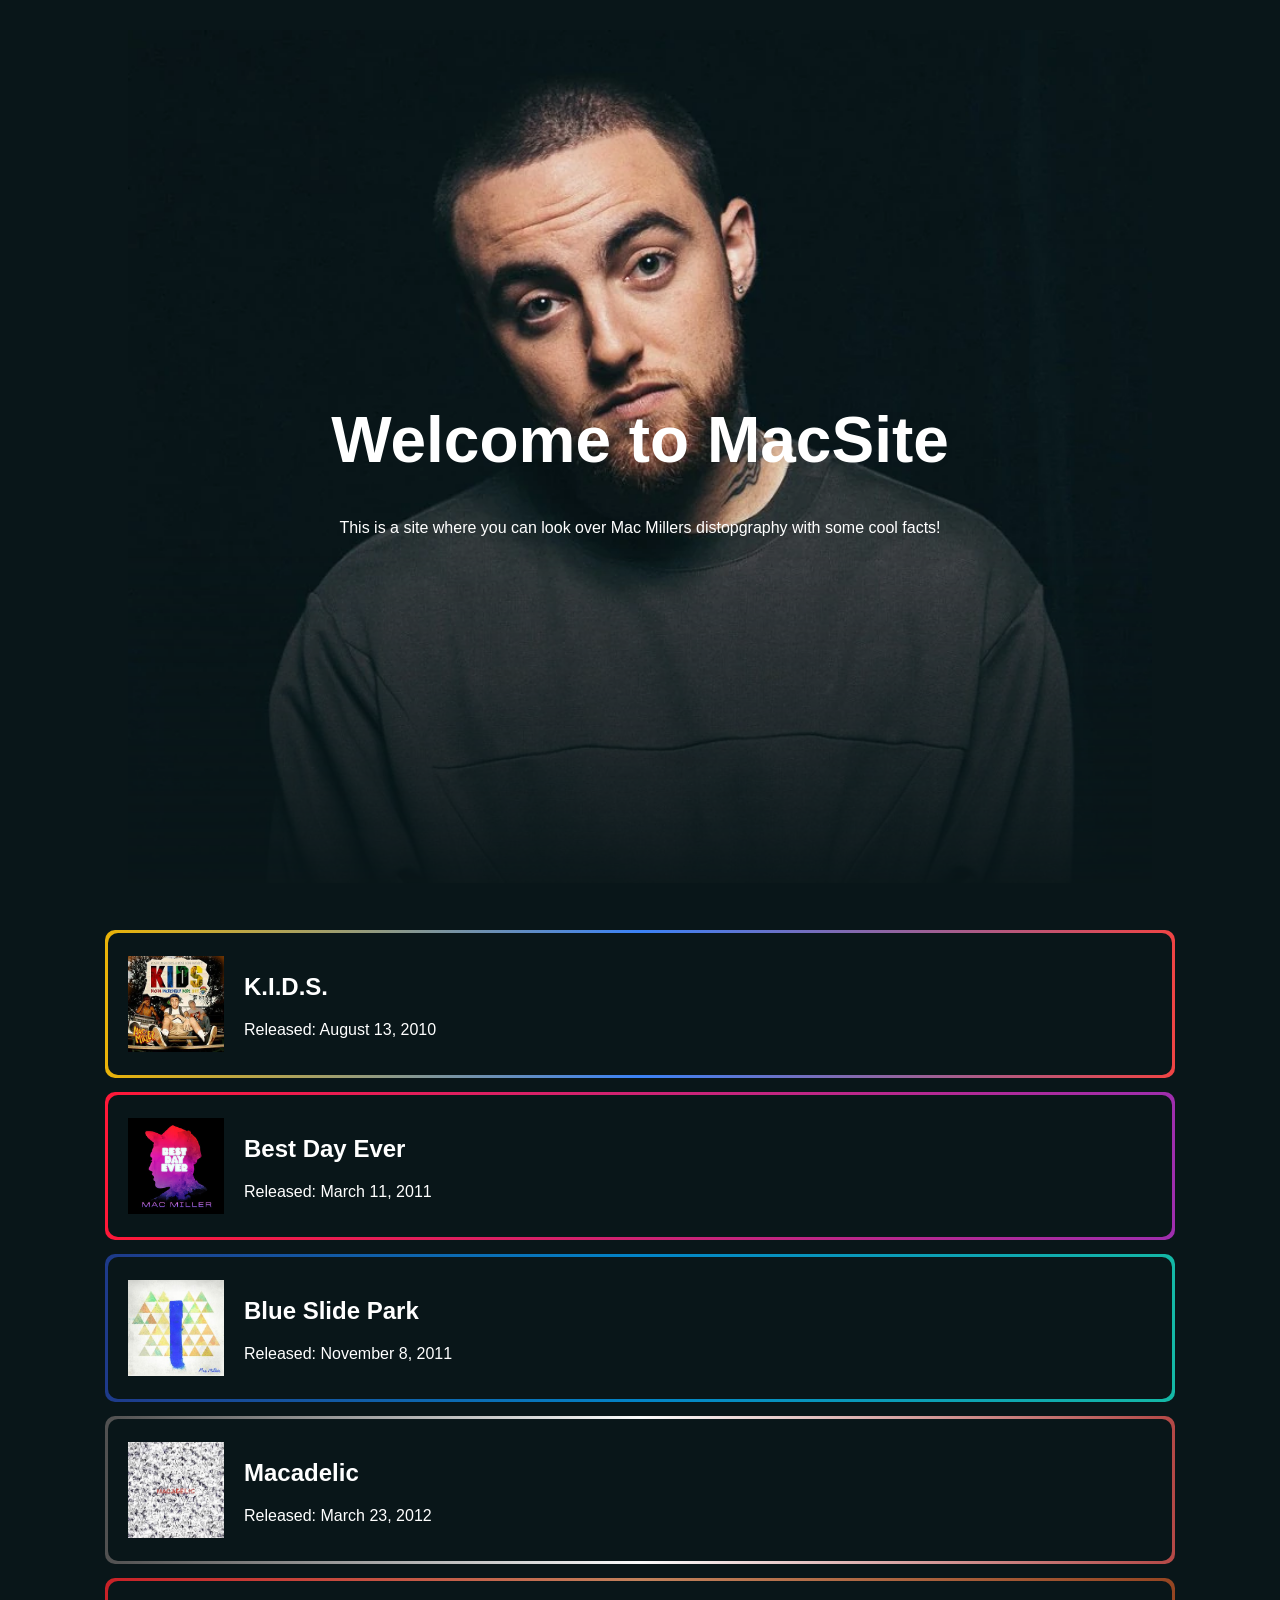
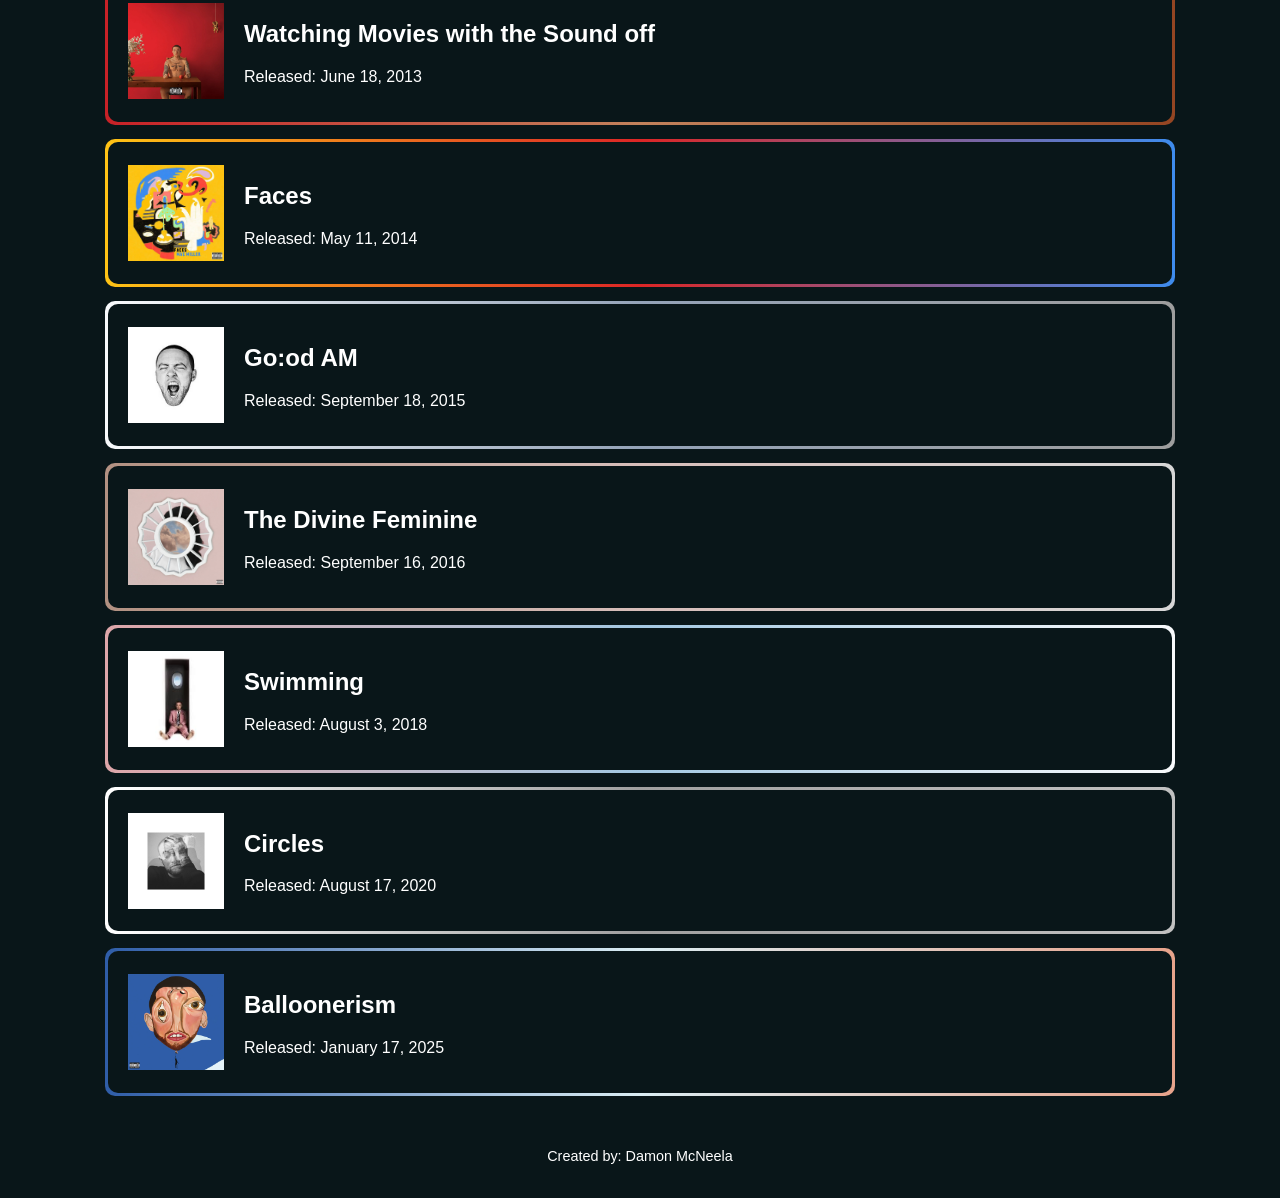
==== index.html @ cf92eba9 "Initial commit: MacSite discography structure and styling" ====
<!DOCTYPE html>
<html lang="en">
<head>
    <meta charset="UTF-8">
    <meta name="viewport" content="width=device-width, initial-scale=1.0">
    <link rel="stylesheet" href="cs/style.css">
    <title>MacSite</title>
</head>
<body>
    
    <div id="indexCover">
    <img src="img/IndexCover.webp" alt="Mac Miller Cover">

       <div id="indexCoverText"> 
            <h1>Welcome to MacSite</h1>
            
            <p>This is a site where you can look over Mac Millers distopgraphy with some cool facts!</p>
        </div>

    </div>

    <div class="AlbumContainer" id="KIDS">
    <img src="img/coverArtKIDS.jpg" alt="KIDS Album Cover">

        <div class="album-details">
            <h2>K.I.D.S.</h2>
            <p>Released: August 13, 2010</p>
        </div>
        
    </div>

    <div class="AlbumContainer" id="BestDayEver">
    <img src="img/coverArtBestDayEver.jpg" alt="Best Day Ever Album Cover">

        <div class="album-details">
            <h2>Best Day Ever</h2>
            <p>Released: March 11, 2011</p>
        </div>
        
    </div>

    <div class="AlbumContainer" id="BlueSlidePark">
    <img src="img/coverArtBSL.jpg" alt="Blue Slide Park Album Cover">

        <div class="album-details">
            <h2>Blue Slide Park</h2>
            <p>Released: November 8, 2011</p>
        </div>
        
    </div>

    <div class="AlbumContainer" id="Macadelic">
    <img src="img/coverArtMacadelic.jpg" alt="Macadelic Album Cover">

        <div class="album-details">
            <h2>Macadelic</h2>
            <p>Released: March 23, 2012</p>
        </div>
        
    </div>

    <div class="AlbumContainer" id="WMWTSO">
    <img src="img/coverArtWMWTSO.webp" alt="WMWTSO Album Cover">

        <div class="album-details">
            <h2>Watching Movies with the Sound off</h2>
            <p>Released: June 18, 2013</p>
        </div>
        
    </div>

    <div class="AlbumContainer" id="Faces">
    <img src="img/coverArtFaces.jpg" alt="Faces Album Cover">

        <div class="album-details">
            <h2>Faces</h2>
            <p>Released: May 11, 2014</p>
        </div>
        
    </div>

    <div class="AlbumContainer" id="GOODAM">
    <img src="img/coverArtGoodAM.jpg" alt="Good AM Album Cover">

        <div class="album-details">
            <h2>Go:od AM</h2>
            <p>Released: September 18, 2015</p>
        </div>
        
    </div>

    <div class="AlbumContainer" id="TheDivineFeminine">
    <img src="img/coverArtDevineFeminine.jpg" alt="The Divine Feminine Album Cover">

        <div class="album-details">
            <h2>The Divine Feminine</h2>
            <p>Released: September 16, 2016</p>
        </div>
        
    </div>

    <div class="AlbumContainer" id="Swimming">
    <img src="img/coverArtSwimming.jpg" alt="Swimming Album Cover">

        <div class="album-details">
            <h2>Swimming</h2>
            <p>Released: August 3, 2018</p>
        </div>
        
    </div>

    <div class="AlbumContainer" id="Circles">
    <img src="img/coverArtCircles.jpg" alt="Circles Album Cover">

        <div class="album-details">
            <h2>Circles</h2>
            <p>Released: August 17, 2020</p>
        </div>
        
    </div>

    <div class="AlbumContainer" id="Balloonerism">
    <img src="img/coverArtBalloonerism.jpg" alt="Balloonerism Album Cover">

        <div class="album-details">
            <h2>Balloonerism</h2>
            <p>Released: January 17, 2025</p>
        </div>
        
    </div>

    <footer>
        <p>Created by: <a href="https://github.com/DamoMcN">Damon McNeela</a></p>
    </footer>

    <script src="js/script.js"></script>
</body>
</html>
---- cs/style.css ----
body{
    background-color: #091619;
    color: #ffffff;
    padding: 0;
    margin: 0;
    font-family: 'Garamond', sans-serif;
}
a {
    color: inherit;
    text-decoration: none;
}
a:hover {
    text-decoration: underline;
}
footer {
    text-align: center;
    padding: 20px;
    background-color: #091619;
    color: #ffffff;
    font-size: 0.9em;
}
/* Opening Cover */
#indexCover {
  position: relative;
  text-align: center;
  padding-top: 30px;
  padding-bottom: 30px;
  width: 100%;
  color: white;
  -webkit-mask-image: linear-gradient(to bottom, rgba(0,0,0,1) 60%, rgba(0,0,0,0) 100%);
  mask-image: linear-gradient(to bottom, rgba(0,0,0,1) 60%, rgba(0,0,0,0) 100%);
}
    #indexCover img {
        width: 80%;
        height: auto;
        position: relative;
        display: block;
        margin: 0 auto;
        
    }

#indexCoverText {
  position: absolute;
  top: 50%;
  left: 50%;
  transform: translate(-50%, -50%);
  width: 100%;
  text-align: center;
  pointer-events: none;
}
    #indexCoverText h1 {
        font-size: 4em;
    }
/* Opening Cover END */


/* Default Album Container */
.AlbumContainer {
    position: relative;
    background-color: #091619;
    padding: 20px;
    margin: 20px auto;
    border-radius: 10px;
    width: 80%;
    
   
    display: flex;
    align-items: center; 
    gap: 20px;          
    text-align: left;  

    transition: transform 0.3s ease-in-out, box-shadow 0.3s ease-in-out;
    cursor: pointer; 
}    
.AlbumContainer:hover {
    transform: translateY(-5px) scale(1.02);
    box-shadow: 0 4px 8px rgba(0, 0, 0, 0.4);
}
    .AlbumContainer img {
        width: 6em;
        height: 6em;
        object-fit: cover;  
        flex-shrink: 0;     
}
    .AlbumContainer::before {
        content: "";
        background: linear-gradient(to right, var(--gradient-colors,));
        border-radius: 10px;
        position: absolute;
        top: 0;
        left: 0;
        right: 0;
        bottom: 0;
        z-index: -1;
        margin: -3px;
}
    #KIDS {
        --gradient-colors: #eab308, #3b82f6, #ef4444;
    }

    #BestDayEver {
        --gradient-colors: #ff1838, #9e2eae;
    }

    #BlueSlidePark {
        --gradient-colors: #1e3a8a, #0284c7, #14b8a6;
    }

    #Macadelic {
        --gradient-colors: #505050, #fafafa, #b34846 ;
    }

    #WMWTSO {
        --gradient-colors: #c82127, #c2825c, #944522;
    }

    #Faces {
        --gradient-colors: #ffc315, #dc2626, #3e8cee;
    }

    #GOODAM {
        --gradient-colors: #f8fafc, #94a3b8, #9e9e9e;
    }

    #TheDivineFeminine {
        --gradient-colors: #b29182, #d7beba, #d7d7d7;
    }

    #Swimming {
        --gradient-colors: #dea6a9, #a3c8e2, #f8fafc;
    }

    #Circles {
        --gradient-colors: #ffffff, #a0a0a0, #c1c1c1;
    }

    #Balloonerism {
        --gradient-colors: #2f5da8,#daedf3, #e7a38b ;
    }
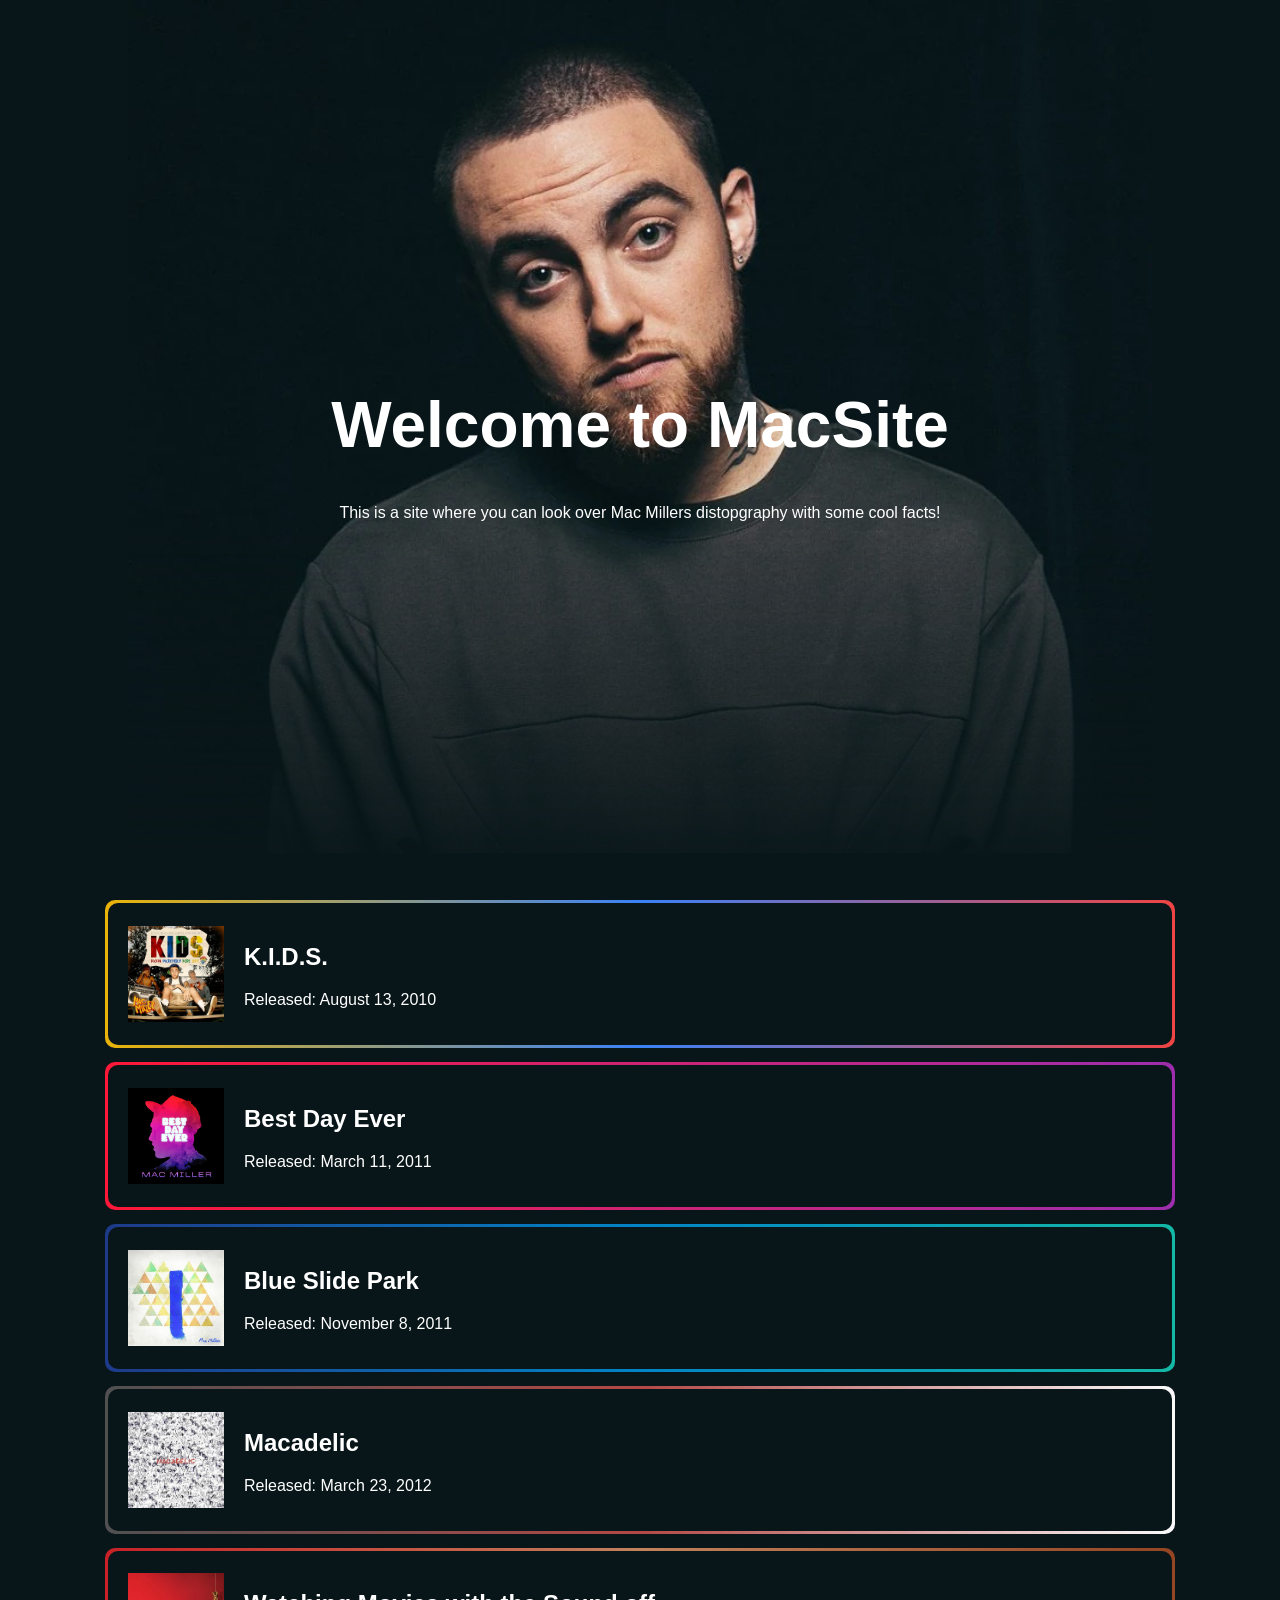
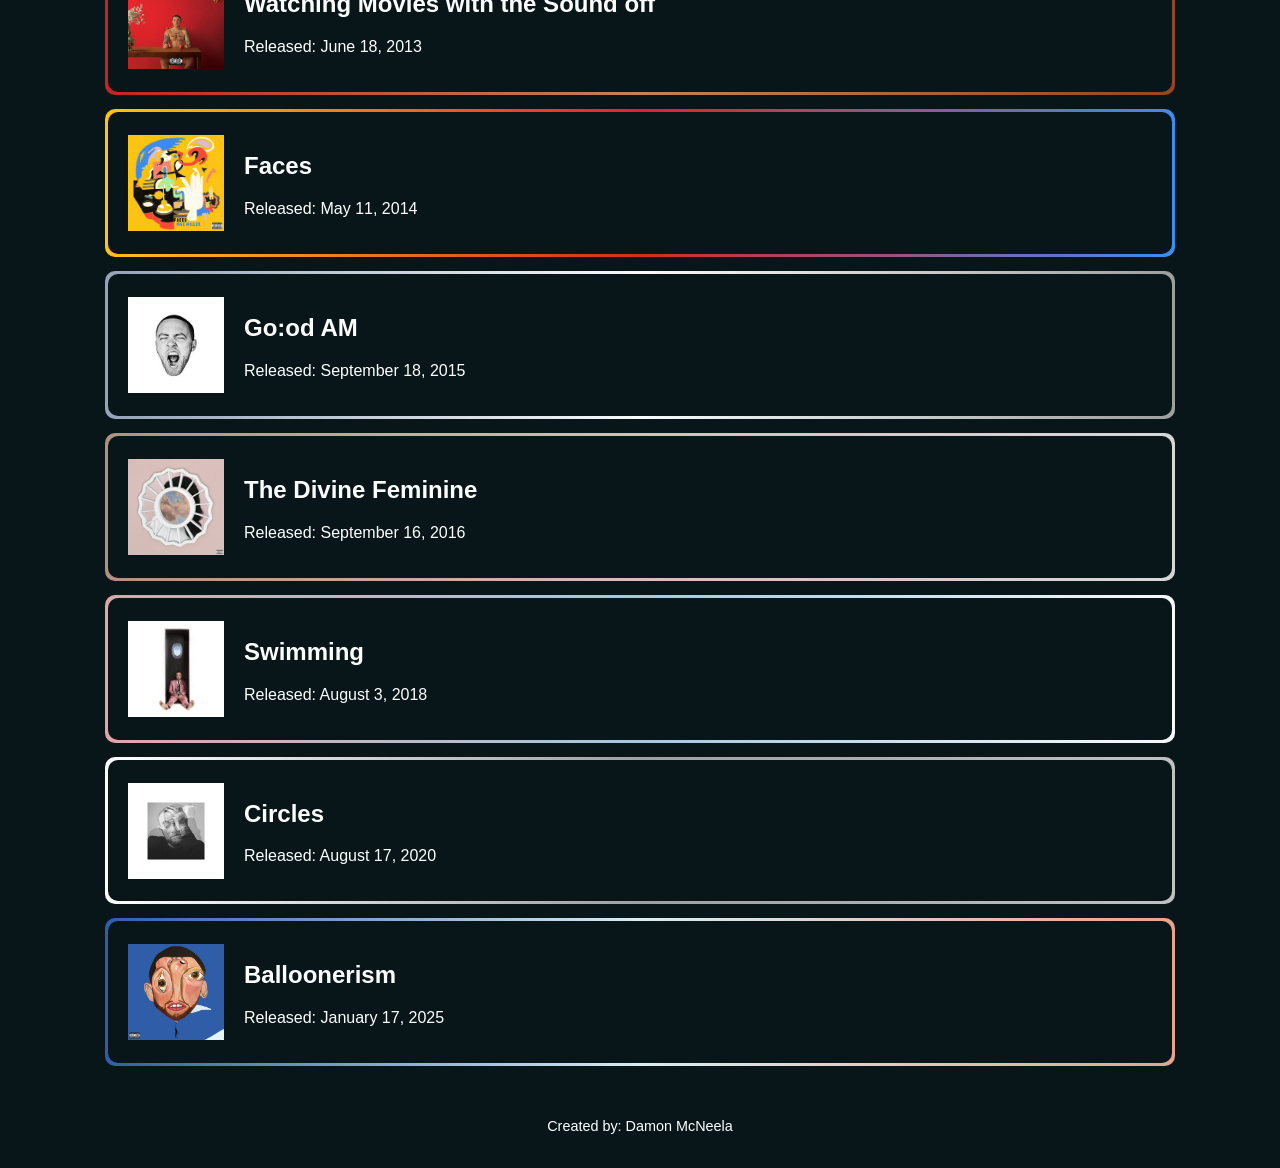
==== commit bc23e845: "All pages have been filled, linked and updated to match each release. Along with a way to go back to" ====
--- a/index.html
+++ b/index.html
@@ -6,7 +6,7 @@
     <link rel="stylesheet" href="cs/style.css">
     <title>MacSite</title>
 </head>
-<body>
+<body style="padding-top: 0px;">
     
     <div id="indexCover">
     <img src="img/IndexCover.webp" alt="Mac Miller Cover">
@@ -19,65 +19,78 @@
 
     </div>
 
-    <div class="AlbumContainer" id="KIDS">
-    <img src="img/coverArtKIDS.jpg" alt="KIDS Album Cover">
 
-        <div class="album-details">
-            <h2>K.I.D.S.</h2>
-            <p>Released: August 13, 2010</p>
+    <a href="KIDS.html">
+        <div class="AlbumContainer" id="KIDS">
+        <img src="img/coverArtKIDS.jpg" alt="KIDS Album Cover">
+
+            <div class="album-details">
+                <h2>K.I.D.S.</h2>
+                <p>Released: August 13, 2010</p>
+            </div>
+            
         </div>
-        
-    </div>
+    </a>
 
-    <div class="AlbumContainer" id="BestDayEver">
-    <img src="img/coverArtBestDayEver.jpg" alt="Best Day Ever Album Cover">
+    <a href="BestDayEver.html">
+        <div class="AlbumContainer" id="BestDayEver">
+        <img src="img/coverArtBestDayEver.jpg" alt="Best Day Ever Album Cover">
 
-        <div class="album-details">
-            <h2>Best Day Ever</h2>
-            <p>Released: March 11, 2011</p>
+            <div class="album-details">
+                <h2>Best Day Ever</h2>
+                <p>Released: March 11, 2011</p>
+            </div>
+            
         </div>
-        
-    </div>
+    </a>
 
-    <div class="AlbumContainer" id="BlueSlidePark">
-    <img src="img/coverArtBSL.jpg" alt="Blue Slide Park Album Cover">
+    <a href="BlueSlidePark.html">
+        <div class="AlbumContainer" id="BlueSlidePark">
+        <img src="img/coverArtBSL.jpg" alt="Blue Slide Park Album Cover">
 
-        <div class="album-details">
-            <h2>Blue Slide Park</h2>
-            <p>Released: November 8, 2011</p>
+            <div class="album-details">
+                <h2>Blue Slide Park</h2>
+                <p>Released: November 8, 2011</p>
+            </div>
+            
         </div>
-        
-    </div>
+    </a>
 
-    <div class="AlbumContainer" id="Macadelic">
-    <img src="img/coverArtMacadelic.jpg" alt="Macadelic Album Cover">
+    <a href="Macadelic.html">
+        <div class="AlbumContainer" id="Macadelic">
+        <img src="img/coverArtMacadelic.jpg" alt="Macadelic Album Cover">
 
-        <div class="album-details">
-            <h2>Macadelic</h2>
-            <p>Released: March 23, 2012</p>
+            <div class="album-details">
+                <h2>Macadelic</h2>
+                <p>Released: March 23, 2012</p>
+            </div>
+            
         </div>
-        
-    </div>
+    </a>
 
-    <div class="AlbumContainer" id="WMWTSO">
-    <img src="img/coverArtWMWTSO.webp" alt="WMWTSO Album Cover">
+    <a href="WMWTSO.html">
+        <div class="AlbumContainer" id="WMWTSO">
+        <img src="img/coverArtWMWTSO.webp" alt="WMWTSO Album Cover">
 
-        <div class="album-details">
-            <h2>Watching Movies with the Sound off</h2>
-            <p>Released: June 18, 2013</p>
+            <div class="album-details">
+                <h2>Watching Movies with the Sound off</h2>
+                <p>Released: June 18, 2013</p>
+            </div>
+            
         </div>
-        
-    </div>
+    </a>
 
-    <div class="AlbumContainer" id="Faces">
-    <img src="img/coverArtFaces.jpg" alt="Faces Album Cover">
+    <a href="Faces.html">
+        <div class="AlbumContainer" id="Faces">
+        <img src="img/coverArtFaces.jpg" alt="Faces Album Cover">
 
-        <div class="album-details">
-            <h2>Faces</h2>
-            <p>Released: May 11, 2014</p>
+            <div class="album-details">
+                <h2>Faces</h2>
+                <p>Released: May 11, 2014</p>
+            </div>
+            
         </div>
-        
-    </div>
+    </a>
 
     <div class="AlbumContainer" id="GOODAM">
     <img src="img/coverArtGoodAM.jpg" alt="Good AM Album Cover">
@@ -89,50 +102,59 @@
         
     </div>
 
-    <div class="AlbumContainer" id="TheDivineFeminine">
-    <img src="img/coverArtDevineFeminine.jpg" alt="The Divine Feminine Album Cover">
+    <a href="TheDevineFeminine.html">
+        <div class="AlbumContainer" id="TheDivineFeminine">
+        <img src="img/coverArtDivineFeminine.jpg" alt="The Divine Feminine Album Cover">
 
-        <div class="album-details">
-            <h2>The Divine Feminine</h2>
-            <p>Released: September 16, 2016</p>
+            <div class="album-details">
+                <h2>The Divine Feminine</h2>
+                <p>Released: September 16, 2016</p>
+            </div>
+            
         </div>
-        
-    </div>
+    </a>
 
-    <div class="AlbumContainer" id="Swimming">
-    <img src="img/coverArtSwimming.jpg" alt="Swimming Album Cover">
+    <a href="Swimming.html">
+        <div class="AlbumContainer" id="Swimming">
+        <img src="img/coverArtSwimming.jpg" alt="Swimming Album Cover">
 
-        <div class="album-details">
-            <h2>Swimming</h2>
-            <p>Released: August 3, 2018</p>
+            <div class="album-details">
+                <h2>Swimming</h2>
+                <p>Released: August 3, 2018</p>
+            </div>
+            
         </div>
-        
-    </div>
+    </a>
 
-    <div class="AlbumContainer" id="Circles">
-    <img src="img/coverArtCircles.jpg" alt="Circles Album Cover">
+    <a href="Circles.html">
+        <div class="AlbumContainer" id="Circles">
+        <img src="img/coverArtCircles.jpg" alt="Circles Album Cover">
 
-        <div class="album-details">
-            <h2>Circles</h2>
-            <p>Released: August 17, 2020</p>
+            <div class="album-details">
+                <h2>Circles</h2>
+                <p>Released: August 17, 2020</p>
+            </div>
+            
         </div>
-        
-    </div>
+    </a>
+    <a href="Balloonerism.html">
+        <div class="AlbumContainer" id="Balloonerism">
+        <img src="img/coverArtBalloonerism.jpg" alt="Balloonerism Album Cover">
 
-    <div class="AlbumContainer" id="Balloonerism">
-    <img src="img/coverArtBalloonerism.jpg" alt="Balloonerism Album Cover">
-
-        <div class="album-details">
-            <h2>Balloonerism</h2>
-            <p>Released: January 17, 2025</p>
+            <div class="album-details">
+                <h2>Balloonerism</h2>
+                <p>Released: January 17, 2025</p>
+            </div>
+            
         </div>
-        
-    </div>
+    </a>
 
     <footer>
         <p>Created by: <a href="https://github.com/DamoMcN">Damon McNeela</a></p>
     </footer>
 
-    <script src="js/script.js"></script>
+    <script src="https://code.jquery.com/jquery-3.7.1.min.js"></script>
+    <script src="script.js"></script>
+
 </body>
 </html>
--- a/cs/style.css
+++ b/cs/style.css
@@ -4,6 +4,7 @@
     padding: 0;
     margin: 0;
     font-family: 'Garamond', sans-serif;
+    padding-top: 60px;
 }
 a {
     color: inherit;
@@ -18,12 +19,34 @@
     background-color: #091619;
     color: #ffffff;
     font-size: 0.9em;
+}
+header {
+    position: fixed;
+    top: 0;
+    left: 0;
+    width: 100%;
+    background-color: #091619;
+    color: #ffffff;
+    padding: 10px 20px;
+    display: flex;
+    justify-content: space-between;
+    align-items: center;
+    z-index: 1000; 
+}
+header img {
+    width: 40px;
+    height: 40px;
+    cursor: pointer;
+}
+ul {
+  list-style-type: none;
+  margin: 0;
+  padding: 0;
 }
 /* Opening Cover */
 #indexCover {
   position: relative;
   text-align: center;
-  padding-top: 30px;
   padding-bottom: 30px;
   width: 100%;
   color: white;
@@ -107,7 +130,7 @@
     }
 
     #Macadelic {
-        --gradient-colors: #505050, #fafafa, #b34846 ;
+        --gradient-colors: #505050,#b34846, #fafafa  ;
     }
 
     #WMWTSO {
@@ -119,7 +142,7 @@
     }
 
     #GOODAM {
-        --gradient-colors: #f8fafc, #94a3b8, #9e9e9e;
+        --gradient-colors: #94a3b8, #f8fafc,  #9e9e9e;
     }
 
     #TheDivineFeminine {
@@ -138,3 +161,125 @@
         --gradient-colors: #2f5da8,#daedf3, #e7a38b ;
     }
 
+.albumCover {
+  position: relative;
+  text-align: center;
+  padding-bottom: 30px;
+  width: 100%;
+  color: white;
+}
+    .albumCover img {
+        width: 60%;
+        height: auto;
+        position: relative;
+        display: block;
+        margin: 0 auto;
+        border-radius: 20px;
+        padding: 10px;
+    }
+
+.btn {
+    display: block;
+    width: 140px;            
+    margin: 10px auto;
+    font-size: 1.2em;
+    padding: 10px 20px;
+    background-color: #091619;
+    color: #ffffff;
+    border: 1px solid #ffffff;
+    border-radius: 5px;
+    cursor: pointer;
+    transition: width 0.4s ease, border-radius 0.4s ease; 
+}
+
+.btn.active {
+    width: 80%;               
+    border-radius: 8px 8px 0 0; 
+    border-bottom: none;
+}
+
+.tracklist {
+    display: none;
+    margin-top: 15px;
+    margin-left: 40px;
+    margin-right: 40px;
+    margin-bottom: 15px;
+    margin: 15px, 40px, 15px, 40px;
+    padding-bottom: 15px;
+    text-align: center;
+    border-left: 1px solid #ffffff;
+    border-right: 1px solid #ffffff;
+    border-bottom: 1px solid #ffffff;
+    border-radius: 0 0 8px 8px;
+}
+.tracklist li {
+    list-style-type: none;
+    padding-bottom: 5px;
+    padding-right: 10px;
+    margin: 0;
+}
+
+.InfoContainer {
+    display: flex;
+    flex-direction: column;
+    border: 1px solid #ffffff;
+    border-radius: 20px;
+    margin-left: 20px;
+    margin-right: 20px;
+    margin-bottom: 20px;
+    overflow: hidden; 
+}
+#BasicInfo {
+    border: none;
+    padding-left: 20px;
+    padding-right: 20px;
+}
+#MacadelicExtraInfo{
+    background-image: url('img/GoodMorningImgs/MacadelicBG.jpg');
+    background-size: cover;
+    background-position: center;
+    z-index: -1;
+}
+
+.row {
+    display: flex;
+    flex-direction: row;
+    align-items: stretch; 
+}
+
+.col { 
+    display: flex;
+    flex-direction: column;
+    flex: 1;
+}
+
+.Txtcol {
+    display: flex;
+    flex-direction: column;
+    flex: 1;
+    justify-content: center;
+    align-items: center;
+    padding: 10px;
+}
+
+#left {
+    width: 100%; /* Spans full width of left column */
+    height: 100%; /* Spans full height of row */
+    object-fit: cover; /* Prevents image distortion */
+    margin: 0;
+    padding: 0;
+    display: block;
+    -webkit-mask-image: linear-gradient(to right, rgba(0,0,0,1) 60%, rgba(0,0,0,0) 100%);
+    mask-image: linear-gradient(to right, rgba(0,0,0,1) 60%, rgba(0,0,0,0) 100%);
+}
+
+#right {
+    width: 100%; /* Spans full width of right column */
+    height: 100%; /* Spans full height of row */
+    object-fit: cover; /* Prevents image distortion */
+    margin: 0;
+    padding: 0;
+    display: block;
+    -webkit-mask-image: linear-gradient(to left, rgba(0,0,0,1) 60%, rgba(0,0,0,0) 100%);
+    mask-image: linear-gradient(to left, rgba(0,0,0,1) 60%, rgba(0,0,0,0) 100%);
+}
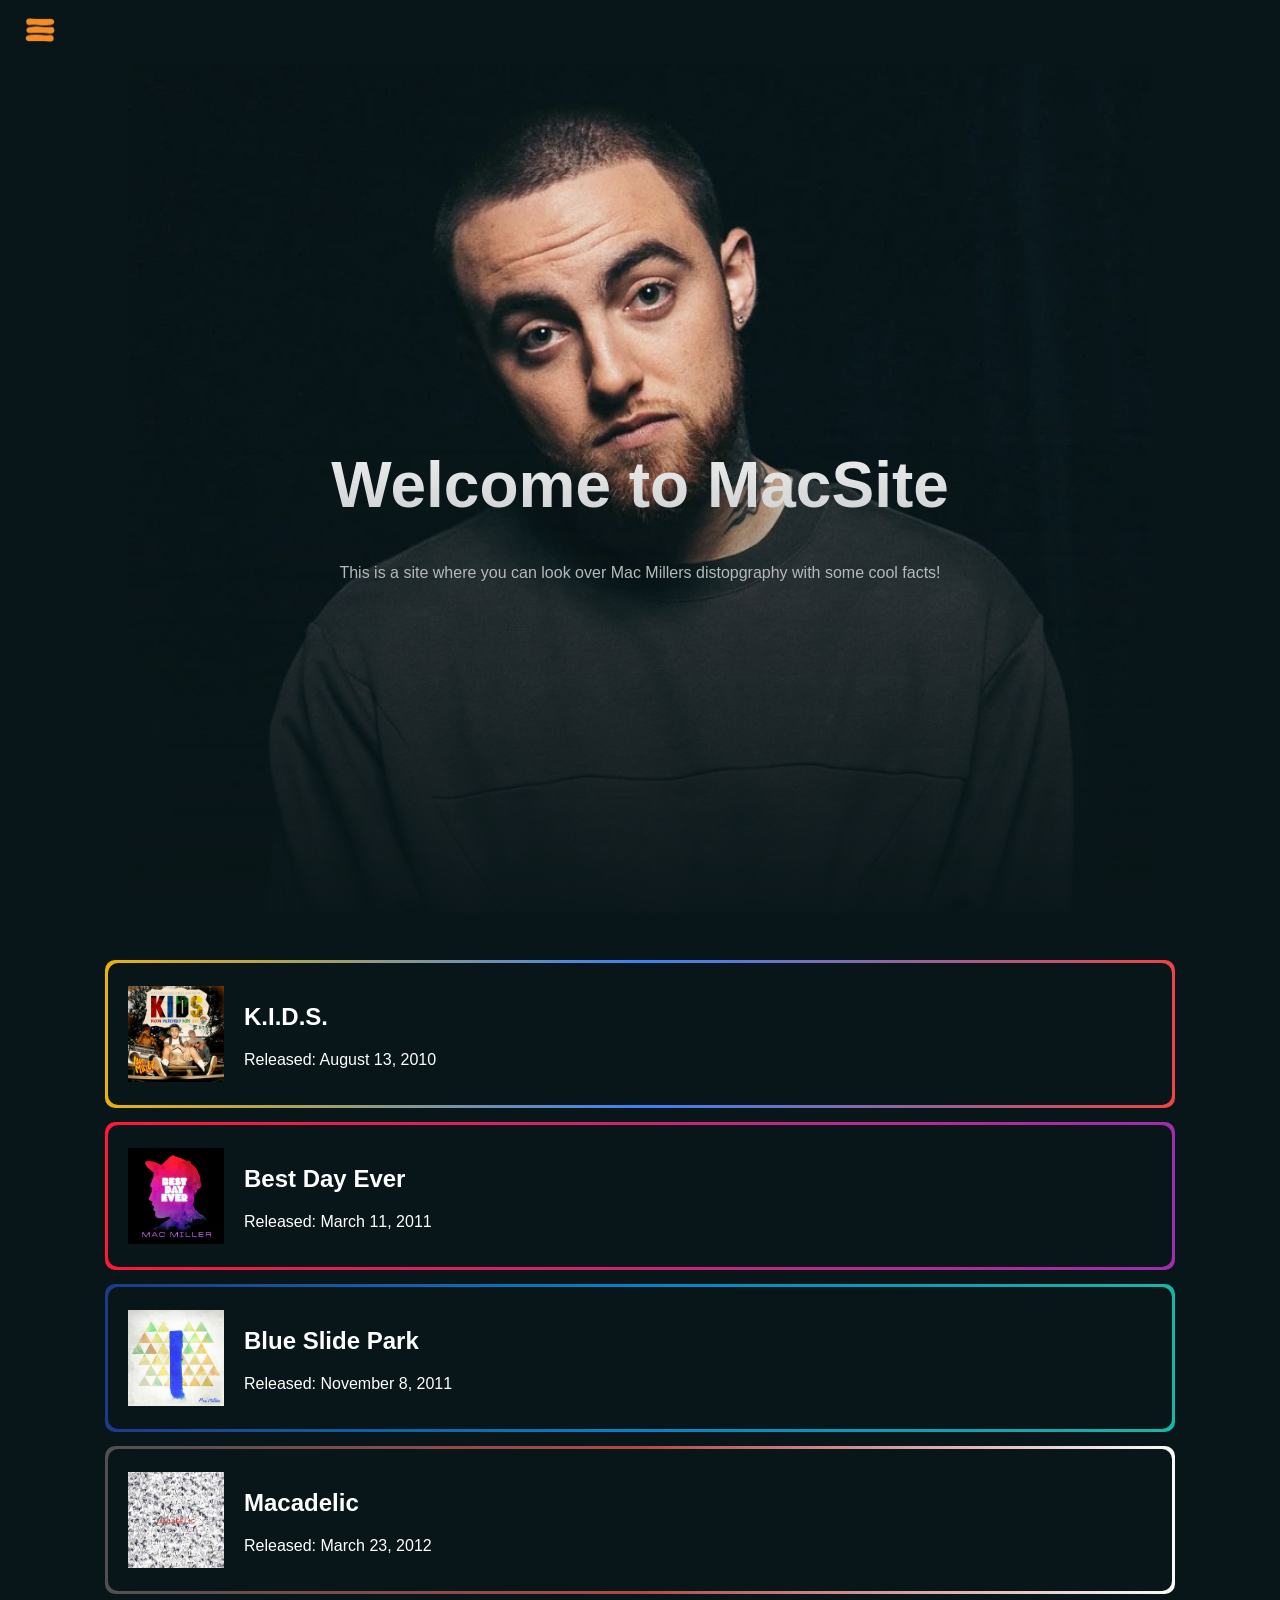
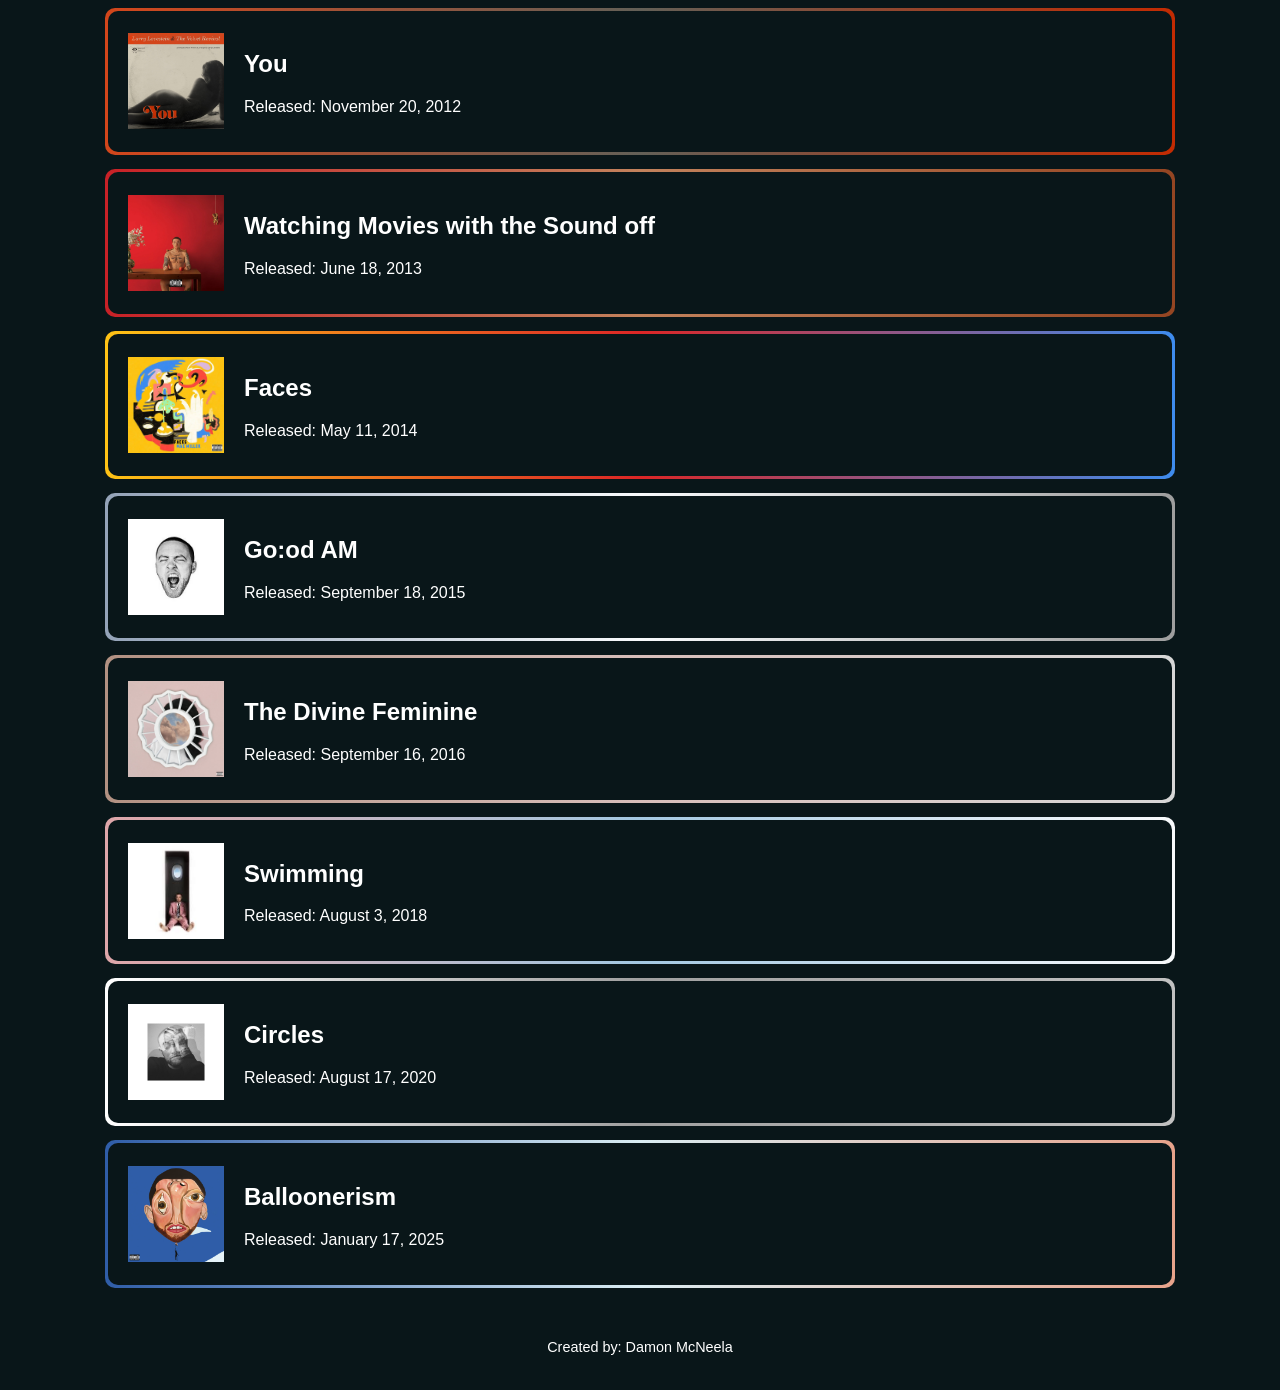
==== commit 5fdaba41: "Added another project (You). added working nav, allowing free navigation from all pages." ====
--- a/index.html
+++ b/index.html
@@ -6,8 +6,33 @@
     <link rel="stylesheet" href="cs/style.css">
     <title>MacSite</title>
 </head>
-<body style="padding-top: 0px;">
-    
+<body>
+
+    <header>
+
+        <div id="hamburgerBtn">
+            <img src="img/HandburgerIcon.webp" alt="Menu">
+        </div>
+
+        <nav id="navMenu" class="nav-menu">
+            <ul>
+                <li><a href="KIDS.html"><img src="img/coverArtKIDS.jpg" alt="KIDS Album Cover"></a></li>
+                <li><a href="BestDayEver.html"><img src="img/coverArtBestDayEver.jpg" alt="Best Day Ever Album Cover"></a></li>
+                <li><a href="BlueSlidePark.html"><img src="img/coverArtBSL.jpg" alt="Blue Slide Park Album Cover"></a></li>
+                <li><a href="Macadelic.html"><img src="img/coverArtMacadelic.jpg" alt="Macadelic Album Cover"></a></li>
+                <li><a href="You.html"><img src="img/coverArtYou.jpg" alt="You Album Cover"></a></li>
+                <li><a href="WMWTSO.html"><img src="img/coverArtWMWTSO.webp" alt="WMWTSO Album Cover"></a></li>
+                <li><a href="Faces.html"><img src="img/coverArtFaces.jpg" alt="Faces Album Cover"></a></li>
+                <li><a href="GOODAM.html"><img src="img/coverArtGoodAM.jpg" alt="Good AM Album Cover"></a></li>
+                <li><a href="TheDevineFeminine.html"><img src="img/coverArtDivineFeminine.jpg" alt="The Divine Feminine Album Cover"></a></li>
+                <li><a href="Swimming.html"><img src="img/coverArtSwimming.jpg" alt="Swimming Album Cover"></a></li>
+                <li><a href="Circles.html"><img src="img/coverArtCircles.jpg" alt="Circles Album Cover"></a></li>
+                <li><a href="Balloonerism.html"><img src="img/coverArtBalloonerism.jpg" alt="Balloonerism Album Cover"></a></li>
+            </ul>
+        </nav>
+
+    </header>
+
     <div id="indexCover">
     <img src="img/IndexCover.webp" alt="Mac Miller Cover">
 
@@ -68,6 +93,18 @@
         </div>
     </a>
 
+    <a href="You.html">
+        <div class="AlbumContainer" id="You">
+        <img src="img/coverArtYou.jpg" alt="You Album Cover">
+
+            <div class="album-details">
+                <h2>You</h2>
+                <p>Released: November 20, 2012</p>
+            </div>
+            
+        </div>
+    </a>
+
     <a href="WMWTSO.html">
         <div class="AlbumContainer" id="WMWTSO">
         <img src="img/coverArtWMWTSO.webp" alt="WMWTSO Album Cover">
@@ -91,16 +128,18 @@
             
         </div>
     </a>
+    
+    <a href="GOODAM.html">
+        <div class="AlbumContainer" id="GOODAM">
+        <img src="img/coverArtGoodAM.jpg" alt="Good AM Album Cover">
 
-    <div class="AlbumContainer" id="GOODAM">
-    <img src="img/coverArtGoodAM.jpg" alt="Good AM Album Cover">
-
-        <div class="album-details">
-            <h2>Go:od AM</h2>
-            <p>Released: September 18, 2015</p>
+            <div class="album-details">
+                <h2>Go:od AM</h2>
+                <p>Released: September 18, 2015</p>
+            </div>
+            
         </div>
-        
-    </div>
+    </a>
 
     <a href="TheDevineFeminine.html">
         <div class="AlbumContainer" id="TheDivineFeminine">
@@ -154,7 +193,7 @@
     </footer>
 
     <script src="https://code.jquery.com/jquery-3.7.1.min.js"></script>
-    <script src="script.js"></script>
+    <script src="js/script.js"></script>
 
 </body>
 </html>
--- a/cs/style.css
+++ b/cs/style.css
@@ -50,8 +50,8 @@
   padding-bottom: 30px;
   width: 100%;
   color: white;
-  -webkit-mask-image: linear-gradient(to bottom, rgba(0,0,0,1) 60%, rgba(0,0,0,0) 100%);
-  mask-image: linear-gradient(to bottom, rgba(0,0,0,1) 60%, rgba(0,0,0,0) 100%);
+  -webkit-mask-image: linear-gradient(to bottom, rgba(0,0,0,1) 40%, rgba(0,0,0,0) 100%);
+  mask-image: linear-gradient(to bottom, rgba(0,0,0,1) 40%, rgba(0,0,0,0) 100%);
 }
     #indexCover img {
         width: 80%;
@@ -117,6 +117,42 @@
         z-index: -1;
         margin: -3px;
 }
+
+.nav-menu ul {
+    display: grid;
+    grid-template-columns: 1fr 1fr; 
+    gap: 10px 15px; 
+    list-style: none;
+    padding: 0;
+    margin: 0;
+}
+
+
+.nav-menu {
+    position: fixed;
+    top: 60px;
+    left: -100%;
+    width: auto; 
+    height: auto;
+    background-color: #091619;
+    border-right: 1px solid #f68c27;
+    border-bottom: 1px solid #f68c27;
+    border-radius: 0 0 10px 10px;
+    transition: left 0.3s ease-in-out;
+    z-index: 999;
+    padding: 20px;
+    box-sizing: border-box;
+}
+.nav-menu.active {
+    left: -6px;
+}
+
+.nav-menu ul li {
+    padding:0;
+    border-bottom: 1px solid rgba(255, 255, 255, 0.1);
+}
+
+
     #KIDS {
         --gradient-colors: #eab308, #3b82f6, #ef4444;
     }
@@ -131,6 +167,9 @@
 
     #Macadelic {
         --gradient-colors: #505050,#b34846, #fafafa  ;
+    }
+    #You{
+        --gradient-colors: #d3461b,#636057, #c32b02  ;
     }
 
     #WMWTSO {
@@ -180,37 +219,42 @@
 
 .btn {
     display: block;
-    width: 140px;            
-    margin: 10px auto;
+    width: 80%;               
+    max-width: 600px;
+    margin: 10px auto 0 auto;  
     font-size: 1.2em;
     padding: 10px 20px;
     background-color: #091619;
     color: #ffffff;
     border: 1px solid #ffffff;
-    border-radius: 5px;
+    border-radius: 8px;
     cursor: pointer;
-    transition: width 0.4s ease, border-radius 0.4s ease; 
+    white-space: nowrap;
+    overflow: hidden;
+    box-sizing: border-box;   
+    transition: width 0.4s ease, border-radius 0.4s ease;
 }
 
 .btn.active {
-    width: 80%;               
-    border-radius: 8px 8px 0 0; 
-    border-bottom: none;
+    width: 80%;
+    max-width: 600px;
+    border-radius: 8px 8px 0 0;
+    border-bottom: 1px solid transparent; 
 }
 
 .tracklist {
     display: none;
-    margin-top: 15px;
-    margin-left: 40px;
-    margin-right: 40px;
-    margin-bottom: 15px;
-    margin: 15px, 40px, 15px, 40px;
-    padding-bottom: 15px;
+    width: 80%;                
+    max-width: 600px;
+    margin: 0 auto 20px auto;  
+    padding: 20px 0;
     text-align: center;
     border-left: 1px solid #ffffff;
     border-right: 1px solid #ffffff;
     border-bottom: 1px solid #ffffff;
+    border-top: none;          
     border-radius: 0 0 8px 8px;
+    box-sizing: border-box;   
 }
 .tracklist li {
     list-style-type: none;
@@ -263,23 +307,122 @@
 }
 
 #left {
-    width: 100%; /* Spans full width of left column */
-    height: 100%; /* Spans full height of row */
-    object-fit: cover; /* Prevents image distortion */
+    width: 100%; 
+    height: 100%; 
+    object-fit: cover; 
     margin: 0;
     padding: 0;
     display: block;
-    -webkit-mask-image: linear-gradient(to right, rgba(0,0,0,1) 60%, rgba(0,0,0,0) 100%);
-    mask-image: linear-gradient(to right, rgba(0,0,0,1) 60%, rgba(0,0,0,0) 100%);
+    -webkit-mask-image: linear-gradient(to bottom, rgba(0,0,0,1) 60%, rgba(0,0,0,0) 100%);
+    mask-image: linear-gradient(to bottom, rgba(0,0,0,1) 60%, rgba(0,0,0,0) 100%);
 }
 
 #right {
-    width: 100%; /* Spans full width of right column */
-    height: 100%; /* Spans full height of row */
-    object-fit: cover; /* Prevents image distortion */
+    width: 100%; 
+    height: 100%; 
+    object-fit: cover; 
     margin: 0;
     padding: 0;
     display: block;
-    -webkit-mask-image: linear-gradient(to left, rgba(0,0,0,1) 60%, rgba(0,0,0,0) 100%);
-    mask-image: linear-gradient(to left, rgba(0,0,0,1) 60%, rgba(0,0,0,0) 100%);
-}+    -webkit-mask-image: linear-gradient(to top, rgba(0,0,0,1) 60%, rgba(0,0,0,0) 100%);
+    mask-image: linear-gradient(to top, rgba(0,0,0,1) 60%, rgba(0,0,0,0) 100%);
+}
+
+
+.row {
+    display: flex;
+    flex-direction: column; 
+    width: 100%;
+}
+
+        /* Desktop Styles (768px screens and above) */
+        @media (min-width: 768px) {
+            .InfoContainer {
+                max-width: 900px;
+                margin: 0 auto 30px auto; 
+            }
+
+            .row {
+                flex-direction: row;
+                align-items: stretch;
+            }
+
+            .col, .Txtcol {
+                flex: 1;
+            }
+
+           
+            .tracklist {
+                max-width: 500px;
+                margin: 20px auto;
+            }
+            .albumCover img {
+            width: 40%;          
+            max-width: 320px;   
+            height: auto;
+            position: relative;
+            display: block;
+            margin: 0 auto;
+            border-radius: 20px;
+            padding: 10px;
+            }
+            .btn {
+            display: block;
+            width: 60%;
+            max-width: 600px;        
+            margin: 10px auto 0 auto; 
+            font-size: 1.2em;
+            padding: 10px 20px;
+            background-color: #091619;
+            color: #ffffff;
+            border: 1px solid #ffffff;
+            border-radius: 8px;
+            cursor: pointer;
+            white-space: nowrap;
+            overflow: hidden;
+            transition: width 0.4s ease, border-radius 0.4s ease;
+        }
+
+        .btn.active {
+            width: 60%;
+            max-width: 600px;
+            border-radius: 8px 8px 0 0; 
+            border-bottom: 1px solid transparent; 
+        }
+
+        .tracklist {
+            display: none;
+            width: 60%;
+            max-width: 600px;        
+            margin: 0 auto 20px auto; 
+            padding: 20px 0;
+            text-align: center;
+            border-left: 1px solid #ffffff;
+            border-right: 1px solid #ffffff;
+            border-bottom: 1px solid #ffffff;
+            border-top: none;          
+            border-radius: 0 0 8px 8px;
+            box-sizing: border-box;    
+        }
+        #left {
+            width: 100%; 
+            height: 100%;
+            object-fit: cover;
+            margin: 0;
+            padding: 0;
+            display: block;
+            -webkit-mask-image: linear-gradient(to right, rgba(0,0,0,1) 60%, rgba(0,0,0,0) 100%);
+            mask-image: linear-gradient(to right, rgba(0,0,0,1) 60%, rgba(0,0,0,0) 100%);
+        }
+
+        #right {
+            width: 100%; 
+            height: 100%; 
+            object-fit: cover; 
+            margin: 0;
+            padding: 0;
+            display: block;
+            -webkit-mask-image: linear-gradient(to left, rgba(0,0,0,1) 60%, rgba(0,0,0,0) 100%);
+            mask-image: linear-gradient(to left, rgba(0,0,0,1) 60%, rgba(0,0,0,0) 100%);
+        }
+        }
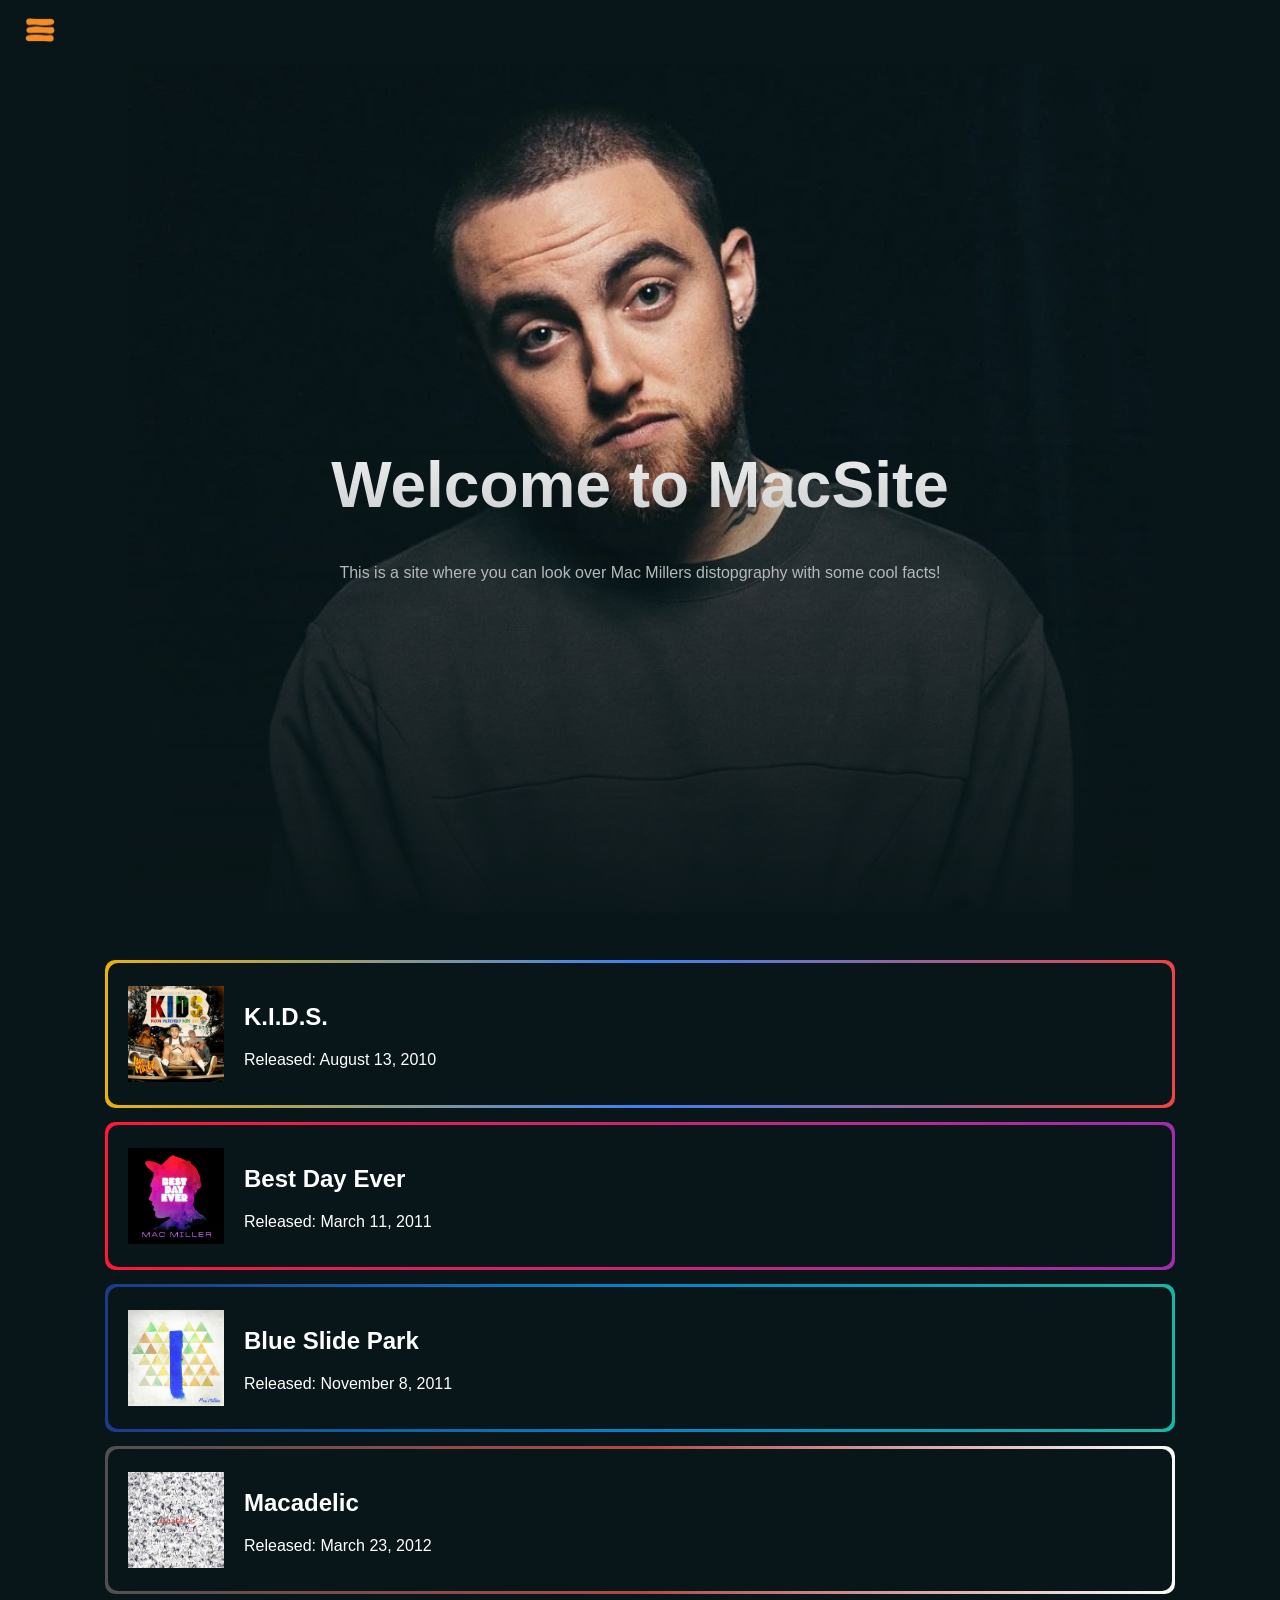
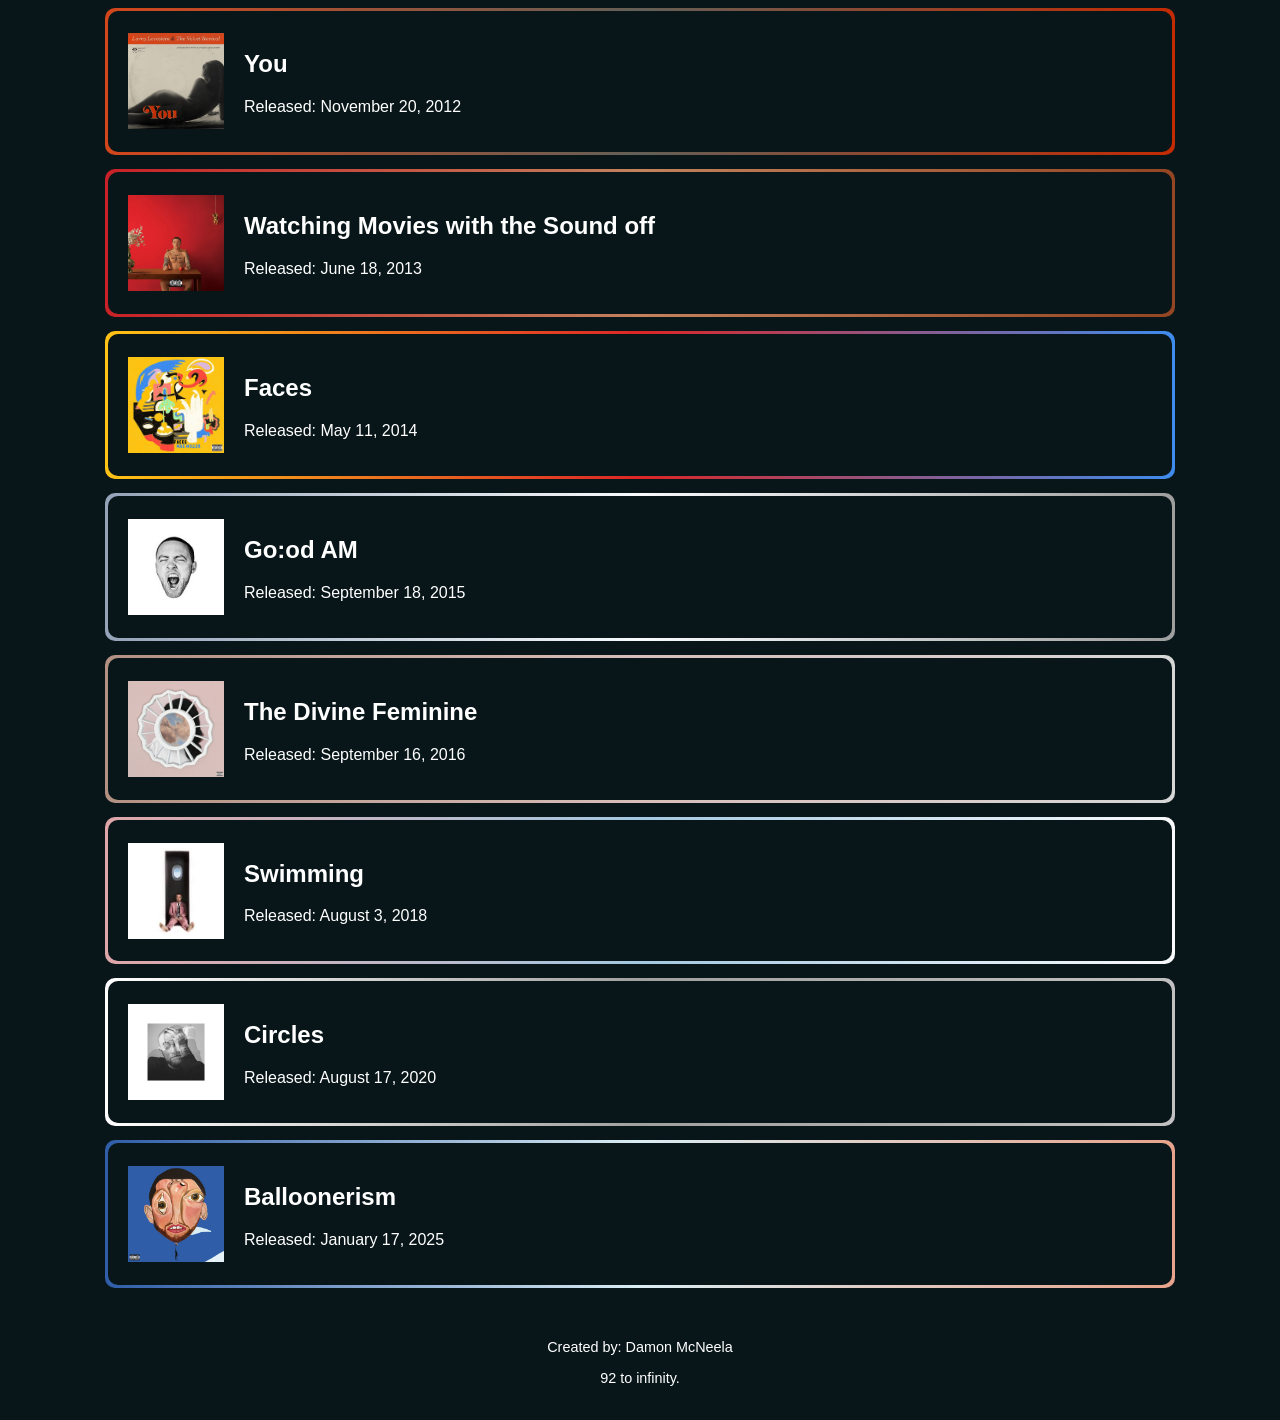
==== commit f2b56b80: "Added Google tags to track how many people visit the site." ====
--- a/index.html
+++ b/index.html
@@ -5,6 +5,17 @@
     <meta name="viewport" content="width=device-width, initial-scale=1.0">
     <link rel="stylesheet" href="cs/style.css">
     <title>MacSite</title>
+
+        <!-- Google tag (gtag.js) -->
+    <script async src="https://www.googletagmanager.com/gtag/js?id=G-6G8FPSQ9PF"></script>
+    <script>
+    window.dataLayer = window.dataLayer || [];
+    function gtag(){dataLayer.push(arguments);}
+    gtag('js', new Date());
+
+    gtag('config', 'G-6G8FPSQ9PF');
+    </script>
+
 </head>
 <body>
 
@@ -190,6 +201,7 @@
 
     <footer>
         <p>Created by: <a href="https://github.com/DamoMcN">Damon McNeela</a></p>
+        <p>92 to infinity.</p>
     </footer>
 
     <script src="https://code.jquery.com/jquery-3.7.1.min.js"></script>
--- a/cs/style.css
+++ b/cs/style.css
@@ -274,15 +274,14 @@
     overflow: hidden; 
 }
 #BasicInfo {
+    text-align: center;
     border: none;
-    padding-left: 20px;
-    padding-right: 20px;
+    padding: 20px;
 }
 #MacadelicExtraInfo{
-    background-image: url('img/GoodMorningImgs/MacadelicBG.jpg');
-    background-size: cover;
-    background-position: center;
-    z-index: -1;
+    border: 1px solid #f68c27;
+    border-radius: 20px;
+    padding: 10px;
 }
 
 .row {
